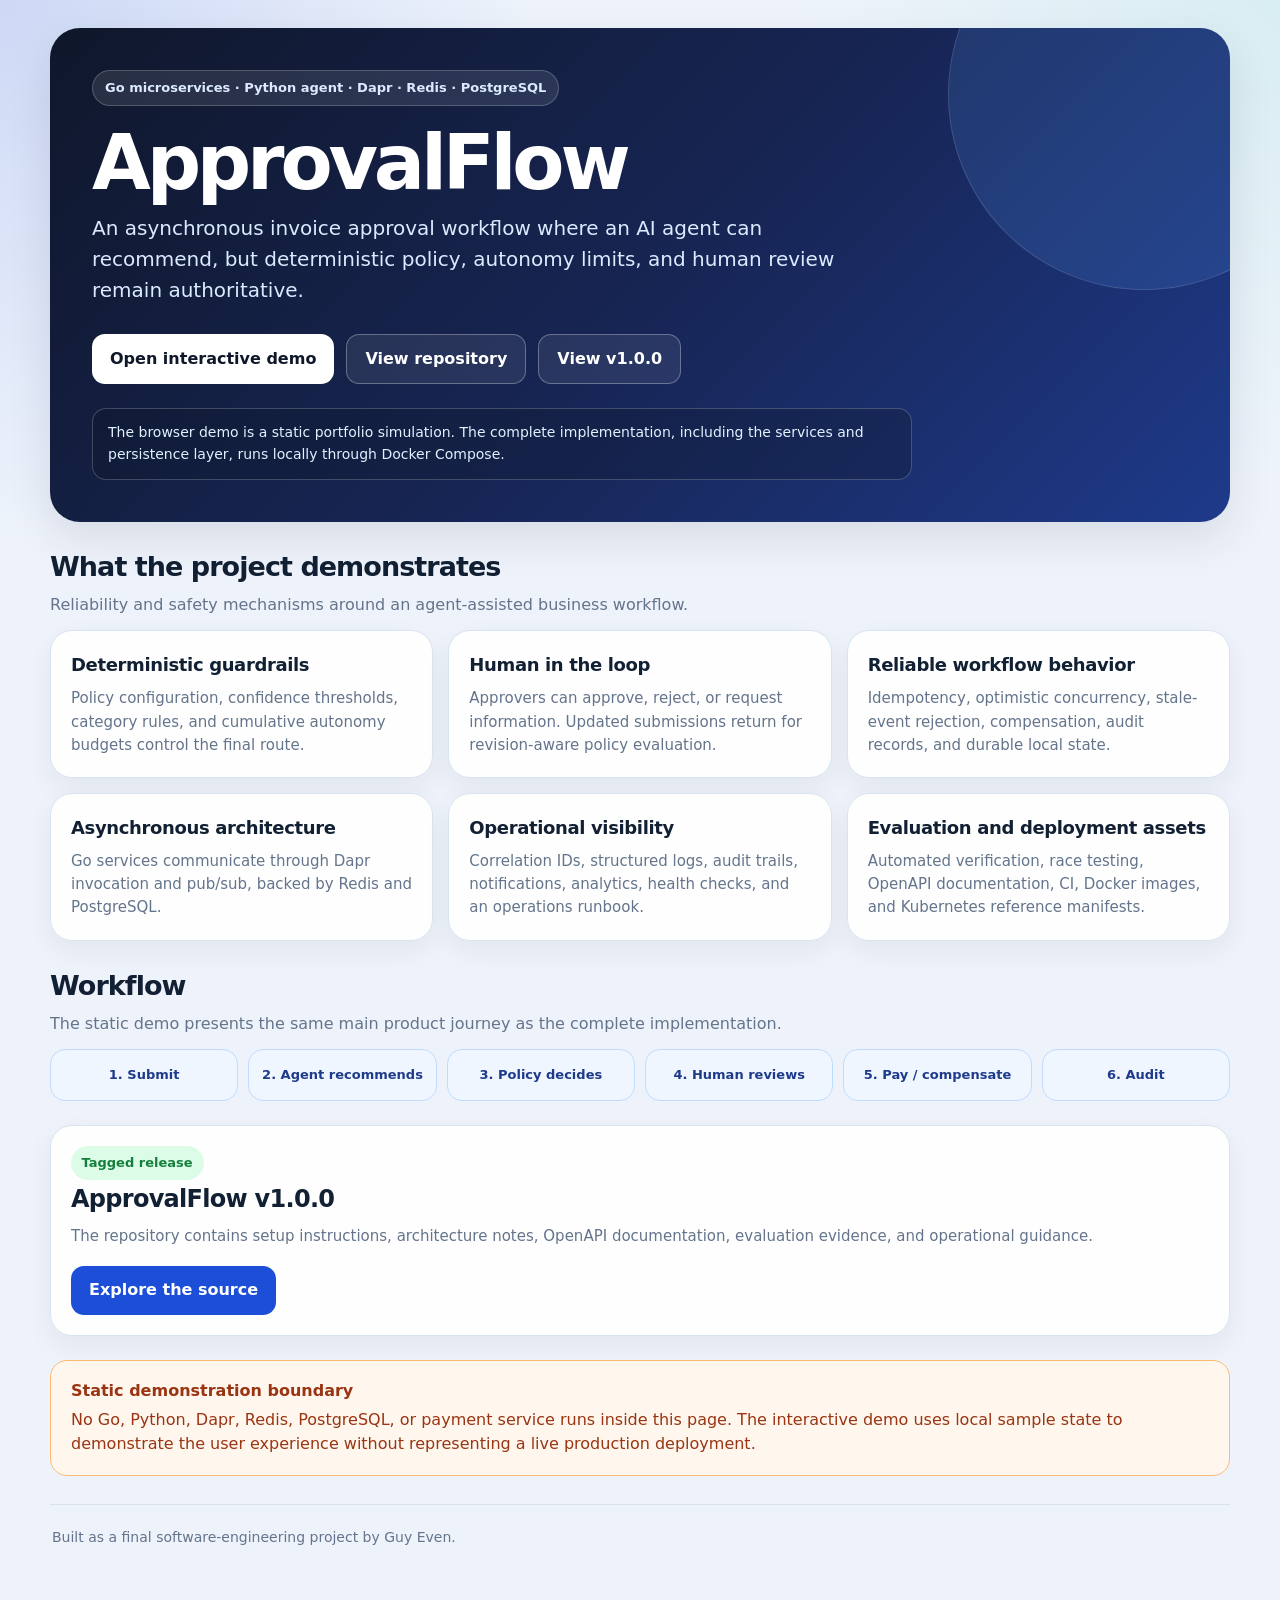
==== docs/index.html @ 19db5c13 "Add interactive GitHub Pages portfolio demo" ====
<!doctype html>
<html lang="en">
<head>
  <meta charset="utf-8">
  <meta name="viewport" content="width=device-width, initial-scale=1">
  <meta
    name="description"
    content="ApprovalFlow — an asynchronous, policy-controlled invoice approval workflow."
  >
  <title>ApprovalFlow</title>

  <style>
    :root {
      --bg: #eef3fb;
      --panel: rgba(255, 255, 255, 0.92);
      --border: #d9e2ef;
      --text: #122033;
      --muted: #64748b;
      --primary: #1d4ed8;
      --primary-dark: #1e40af;
      --success: #15803d;
      --warning-bg: #fff7ed;
      --warning-border: #fdba74;
      --warning-text: #9a3412;
      --shadow: 0 18px 45px rgba(15, 23, 42, 0.10);
      --radius: 22px;
    }

    * {
      box-sizing: border-box;
    }

    html {
      scroll-behavior: smooth;
    }

    body {
      margin: 0;
      color: var(--text);
      background:
        radial-gradient(
          circle at top left,
          rgba(29, 78, 216, 0.16),
          transparent 34rem
        ),
        radial-gradient(
          circle at top right,
          rgba(20, 184, 166, 0.10),
          transparent 30rem
        ),
        var(--bg);
      font-family:
        Inter,
        ui-sans-serif,
        system-ui,
        -apple-system,
        BlinkMacSystemFont,
        "Segoe UI",
        sans-serif;
      line-height: 1.55;
    }

    a {
      color: inherit;
    }

    .shell {
      width: min(1180px, calc(100% - 32px));
      margin: 0 auto;
      padding: 28px 0 54px;
    }

    .hero {
      position: relative;
      overflow: hidden;
      padding: 42px;
      border-radius: 30px;
      color: white;
      background:
        linear-gradient(
          135deg,
          #0f172a,
          #172554 52%,
          #1e3a8a
        );
      box-shadow: var(--shadow);
    }

    .hero::after {
      content: "";
      position: absolute;
      right: -110px;
      top: -130px;
      width: 390px;
      height: 390px;
      border-radius: 50%;
      background: rgba(96, 165, 250, 0.15);
      border: 1px solid rgba(255, 255, 255, 0.12);
    }

    .hero-content {
      position: relative;
      z-index: 1;
      max-width: 820px;
    }

    .eyebrow {
      display: inline-flex;
      align-items: center;
      padding: 7px 12px;
      border: 1px solid rgba(255, 255, 255, 0.20);
      border-radius: 999px;
      color: #dbeafe;
      background: rgba(255, 255, 255, 0.10);
      font-size: 13px;
      font-weight: 750;
    }

    h1 {
      max-width: 760px;
      margin: 20px 0 12px;
      font-size: clamp(42px, 7vw, 76px);
      line-height: 0.98;
      letter-spacing: -0.055em;
    }

    .hero p {
      max-width: 760px;
      margin: 0;
      color: #dbeafe;
      font-size: clamp(16px, 2vw, 20px);
    }

    .actions {
      display: flex;
      flex-wrap: wrap;
      gap: 12px;
      margin-top: 28px;
    }

    .button {
      display: inline-flex;
      align-items: center;
      justify-content: center;
      min-height: 48px;
      padding: 12px 18px;
      border-radius: 13px;
      text-decoration: none;
      font-weight: 800;
      transition:
        transform 0.12s,
        background 0.15s,
        border-color 0.15s;
    }

    .button:hover {
      transform: translateY(-1px);
    }

    .button.primary {
      color: #0f172a;
      background: white;
    }

    .button.secondary {
      color: white;
      border: 1px solid rgba(255, 255, 255, 0.30);
      background: rgba(255, 255, 255, 0.08);
    }

    .simulation-note {
      margin-top: 24px;
      padding: 13px 15px;
      border: 1px solid rgba(255, 255, 255, 0.20);
      border-radius: 14px;
      color: #e0f2fe;
      background: rgba(15, 23, 42, 0.30);
      font-size: 14px;
    }

    .section {
      margin-top: 24px;
    }

    .section-heading {
      margin-bottom: 13px;
    }

    .section-heading h2 {
      margin: 0;
      font-size: 27px;
      letter-spacing: -0.035em;
    }

    .section-heading p {
      margin: 5px 0 0;
      color: var(--muted);
    }

    .feature-grid {
      display: grid;
      grid-template-columns: repeat(3, minmax(0, 1fr));
      gap: 15px;
    }

    .card {
      padding: 20px;
      border: 1px solid var(--border);
      border-radius: var(--radius);
      background: var(--panel);
      box-shadow: 0 10px 28px rgba(15, 23, 42, 0.06);
      backdrop-filter: blur(9px);
    }

    .card h3 {
      margin: 0 0 8px;
      font-size: 18px;
      letter-spacing: -0.02em;
    }

    .card p {
      margin: 0;
      color: var(--muted);
      font-size: 15px;
    }

    .architecture {
      display: grid;
      grid-template-columns: repeat(6, minmax(0, 1fr));
      gap: 10px;
    }

    .architecture-step {
      padding: 15px 10px;
      border: 1px solid #bfdbfe;
      border-radius: 15px;
      color: #1e3a8a;
      background: #eff6ff;
      text-align: center;
      font-size: 13px;
      font-weight: 800;
    }

    .release {
      display: flex;
      justify-content: space-between;
      align-items: center;
      gap: 18px;
      flex-wrap: wrap;
    }

    .release-copy h2 {
      margin: 0 0 7px;
      letter-spacing: -0.03em;
    }

    .release-copy p {
      margin: 0;
      color: var(--muted);
    }

    .tag {
      display: inline-flex;
      align-items: center;
      padding: 7px 11px;
      border-radius: 999px;
      color: var(--success);
      background: #dcfce7;
      font-size: 13px;
      font-weight: 850;
    }

    .warning {
      padding: 18px 20px;
      border: 1px solid var(--warning-border);
      border-radius: 17px;
      color: var(--warning-text);
      background: var(--warning-bg);
    }

    .warning strong {
      display: block;
      margin-bottom: 4px;
    }

    footer {
      margin-top: 28px;
      padding: 22px 2px 0;
      border-top: 1px solid var(--border);
      color: var(--muted);
      font-size: 14px;
    }

    @media (max-width: 900px) {
      .feature-grid {
        grid-template-columns: 1fr;
      }

      .architecture {
        grid-template-columns: repeat(3, minmax(0, 1fr));
      }
    }

    @media (max-width: 620px) {
      .shell {
        width: min(100% - 20px, 1180px);
        padding-top: 10px;
      }

      .hero {
        padding: 28px 22px;
        border-radius: 22px;
      }

      .architecture {
        grid-template-columns: 1fr;
      }

      .actions {
        flex-direction: column;
      }

      .button {
        width: 100%;
      }
    }
  </style>
</head>

<body>
  <main class="shell">
    <section class="hero">
      <div class="hero-content">
        <span class="eyebrow">
          Go microservices · Python agent · Dapr · Redis · PostgreSQL
        </span>

        <h1>ApprovalFlow</h1>

        <p>
          An asynchronous invoice approval workflow where an AI agent can
          recommend, but deterministic policy, autonomy limits, and human review
          remain authoritative.
        </p>

        <div class="actions">
          <a class="button primary" href="./demo/">
            Open interactive demo
          </a>

          <a
            class="button secondary"
            href="https://github.com/guy2610/approvalflow"
            target="_blank"
            rel="noreferrer"
          >
            View repository
          </a>

          <a
            class="button secondary"
            href="https://github.com/guy2610/approvalflow/tree/v1.0.0"
            target="_blank"
            rel="noreferrer"
          >
            View v1.0.0
          </a>
        </div>

        <div class="simulation-note">
          The browser demo is a static portfolio simulation. The complete
          implementation, including the services and persistence layer, runs
          locally through Docker Compose.
        </div>
      </div>
    </section>

    <section class="section">
      <div class="section-heading">
        <h2>What the project demonstrates</h2>
        <p>
          Reliability and safety mechanisms around an agent-assisted business
          workflow.
        </p>
      </div>

      <div class="feature-grid">
        <article class="card">
          <h3>Deterministic guardrails</h3>
          <p>
            Policy configuration, confidence thresholds, category rules, and
            cumulative autonomy budgets control the final route.
          </p>
        </article>

        <article class="card">
          <h3>Human in the loop</h3>
          <p>
            Approvers can approve, reject, or request information. Updated
            submissions return for revision-aware policy evaluation.
          </p>
        </article>

        <article class="card">
          <h3>Reliable workflow behavior</h3>
          <p>
            Idempotency, optimistic concurrency, stale-event rejection,
            compensation, audit records, and durable local state.
          </p>
        </article>

        <article class="card">
          <h3>Asynchronous architecture</h3>
          <p>
            Go services communicate through Dapr invocation and pub/sub, backed
            by Redis and PostgreSQL.
          </p>
        </article>

        <article class="card">
          <h3>Operational visibility</h3>
          <p>
            Correlation IDs, structured logs, audit trails, notifications,
            analytics, health checks, and an operations runbook.
          </p>
        </article>

        <article class="card">
          <h3>Evaluation and deployment assets</h3>
          <p>
            Automated verification, race testing, OpenAPI documentation, CI,
            Docker images, and Kubernetes reference manifests.
          </p>
        </article>
      </div>
    </section>

    <section class="section">
      <div class="section-heading">
        <h2>Workflow</h2>
        <p>
          The static demo presents the same main product journey as the complete
          implementation.
        </p>
      </div>

      <div class="architecture">
        <div class="architecture-step">1. Submit</div>
        <div class="architecture-step">2. Agent recommends</div>
        <div class="architecture-step">3. Policy decides</div>
        <div class="architecture-step">4. Human reviews</div>
        <div class="architecture-step">5. Pay / compensate</div>
        <div class="architecture-step">6. Audit</div>
      </div>
    </section>

    <section class="section card release">
      <div class="release-copy">
        <span class="tag">Tagged release</span>
        <h2>ApprovalFlow v1.0.0</h2>
        <p>
          The repository contains setup instructions, architecture notes,
          OpenAPI documentation, evaluation evidence, and operational guidance.
        </p>
      </div>

      <a
        class="button primary"
        style="background:#1d4ed8;color:white"
        href="https://github.com/guy2610/approvalflow"
        target="_blank"
        rel="noreferrer"
      >
        Explore the source
      </a>
    </section>

    <section class="section warning">
      <strong>Static demonstration boundary</strong>
      No Go, Python, Dapr, Redis, PostgreSQL, or payment service runs inside this
      page. The interactive demo uses local sample state to demonstrate the user
      experience without representing a live production deployment.
    </section>

    <footer>
      Built as a final software-engineering project by Guy Even.
    </footer>
  </main>
</body>
</html>
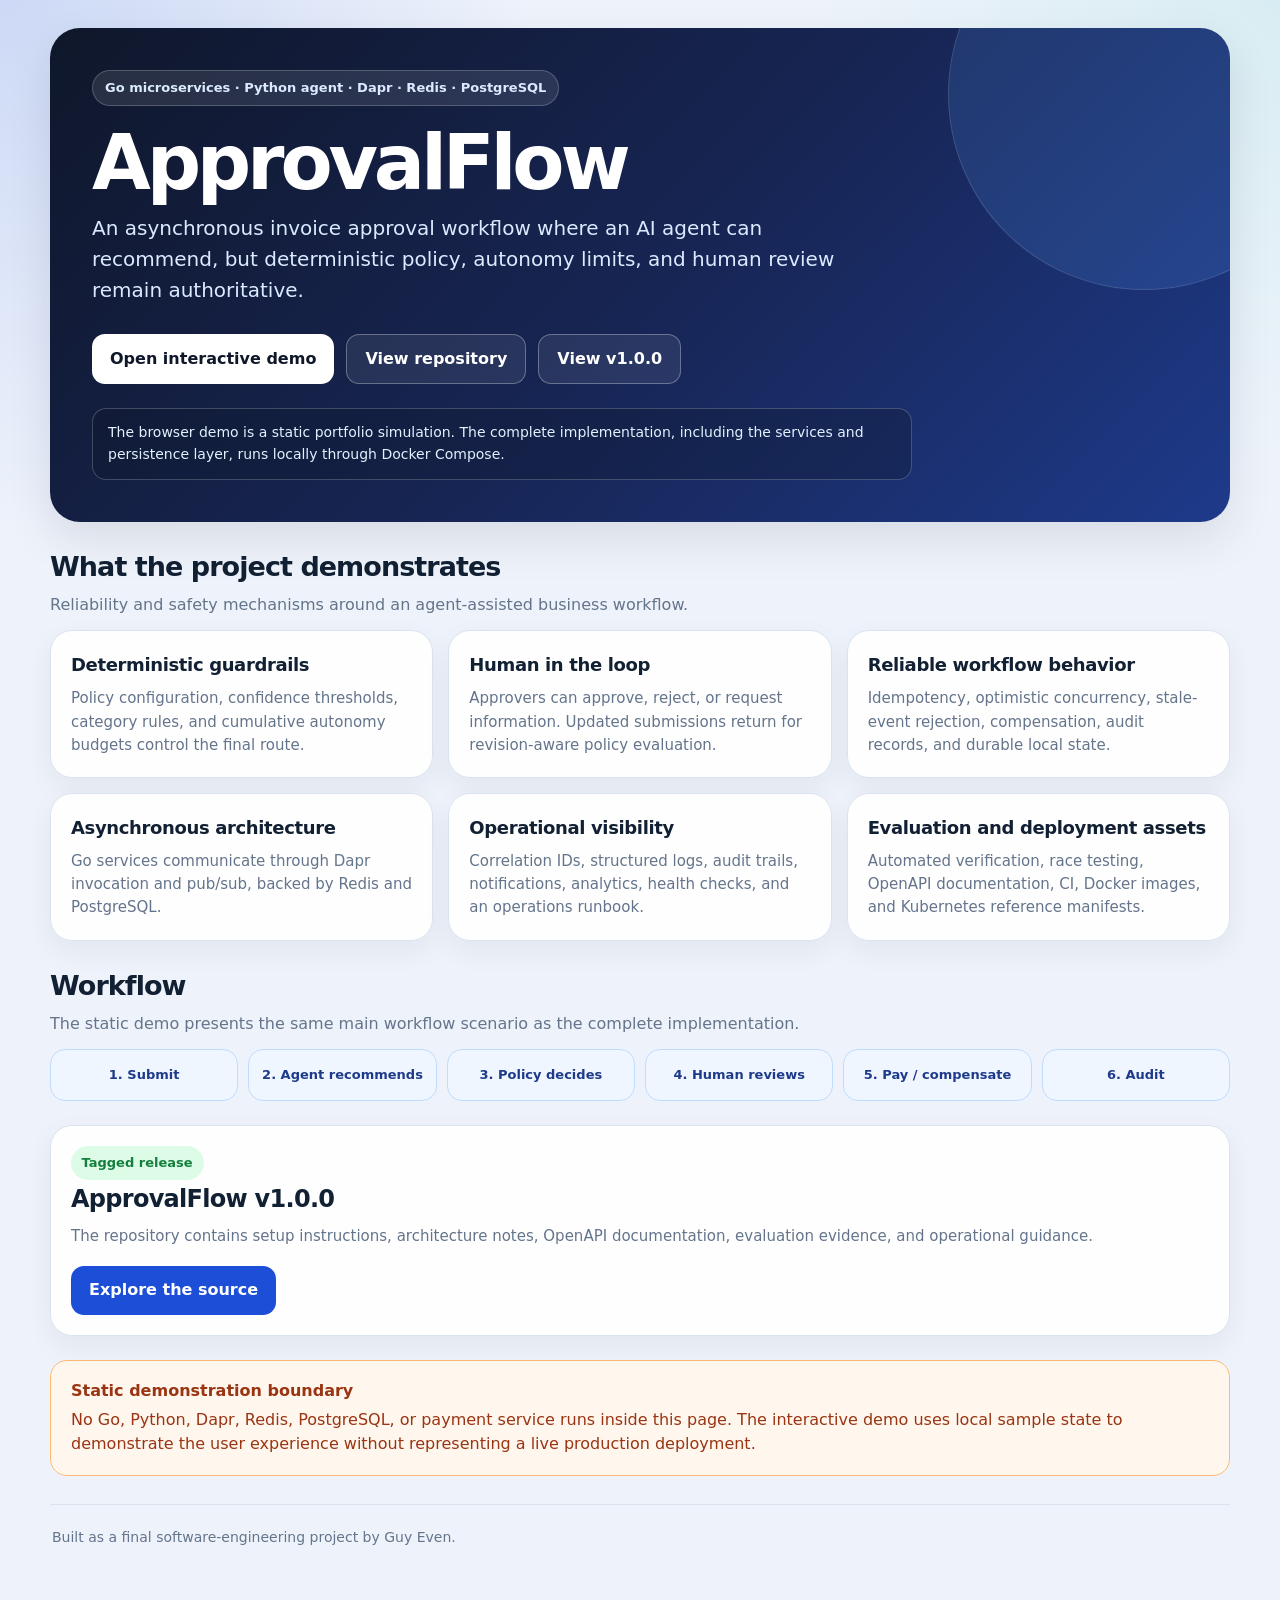
==== commit 47626f37: "Prepare ApprovalFlow for public release" ====
--- a/docs/index.html
+++ b/docs/index.html
@@ -439,7 +439,7 @@
       <div class="section-heading">
         <h2>Workflow</h2>
         <p>
-          The static demo presents the same main product journey as the complete
+          The static demo presents the same main workflow scenario as the complete
           implementation.
         </p>
       </div>
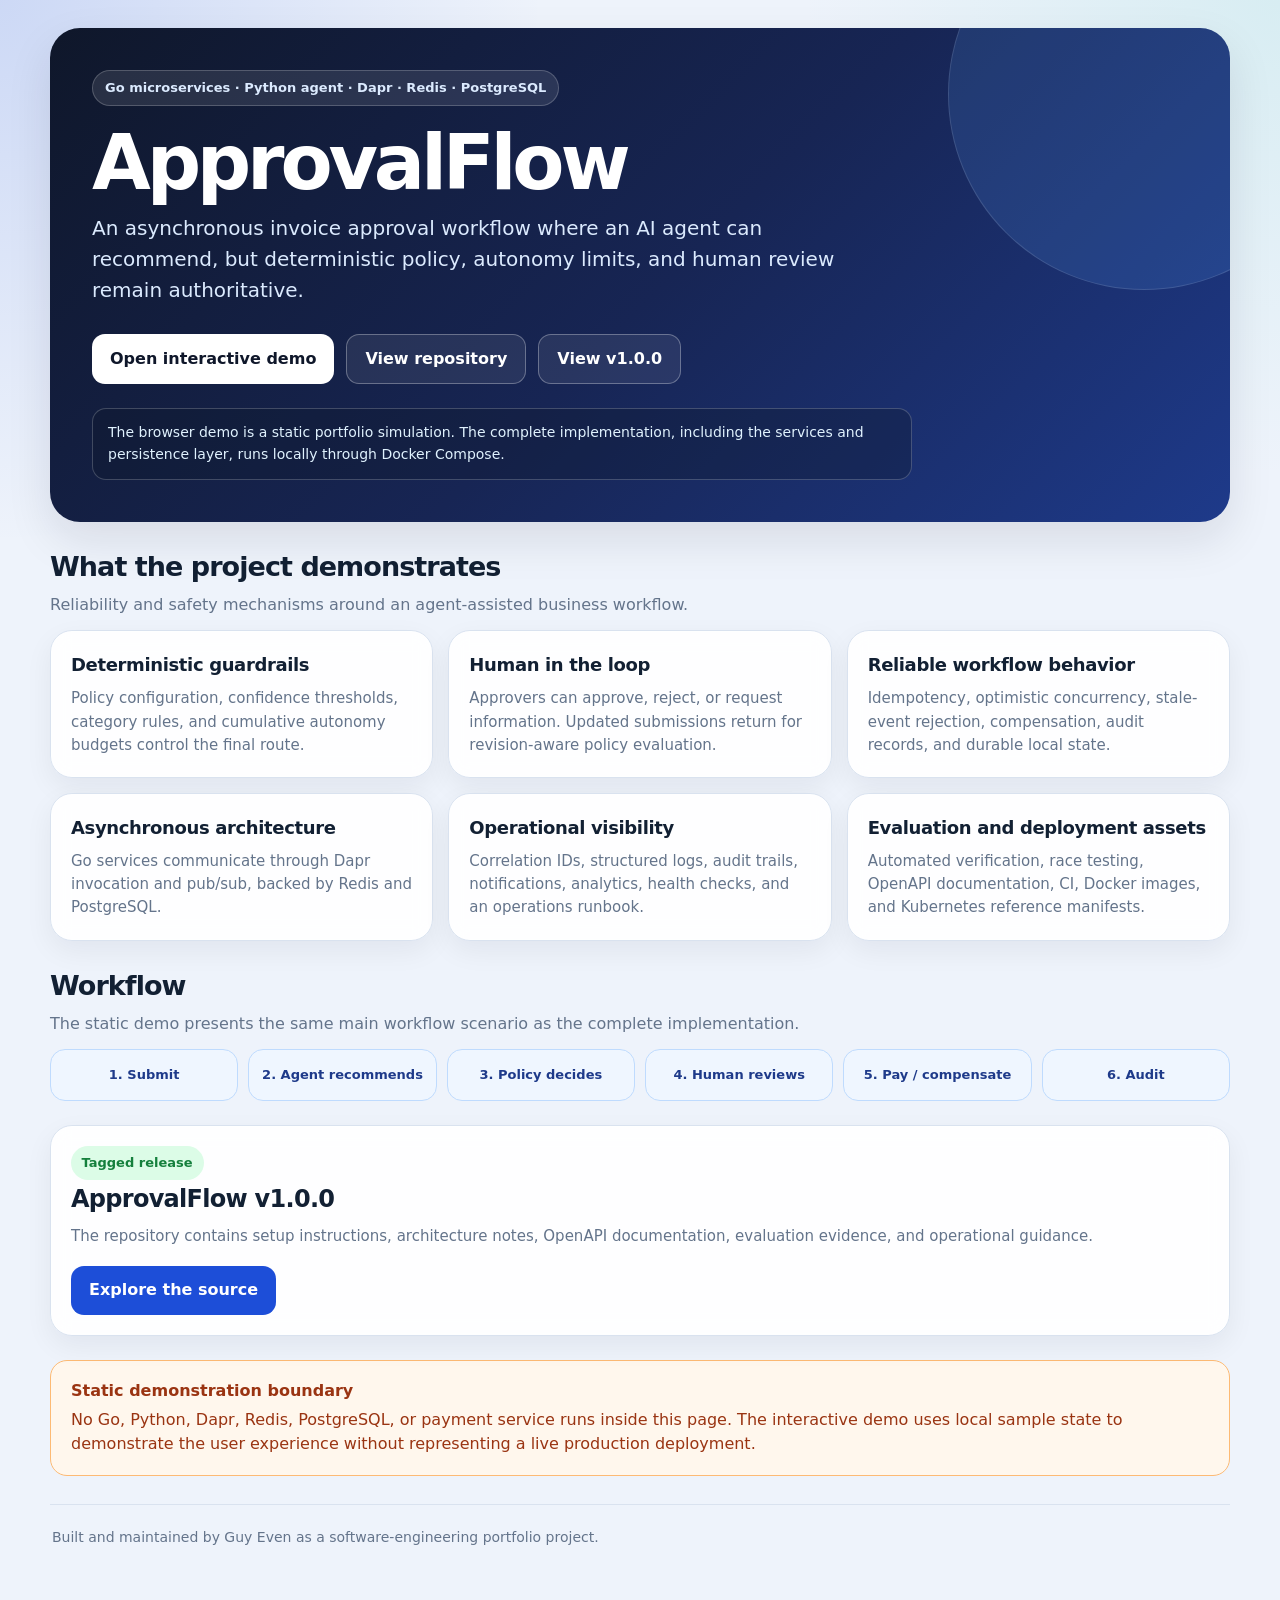
==== commit 18750af6: "Polish public demo documentation" ====
--- a/docs/index.html
+++ b/docs/index.html
@@ -483,7 +483,7 @@
     </section>
 
     <footer>
-      Built as a final software-engineering project by Guy Even.
+      Built and maintained by Guy Even as a software-engineering portfolio project.
     </footer>
   </main>
 </body>
